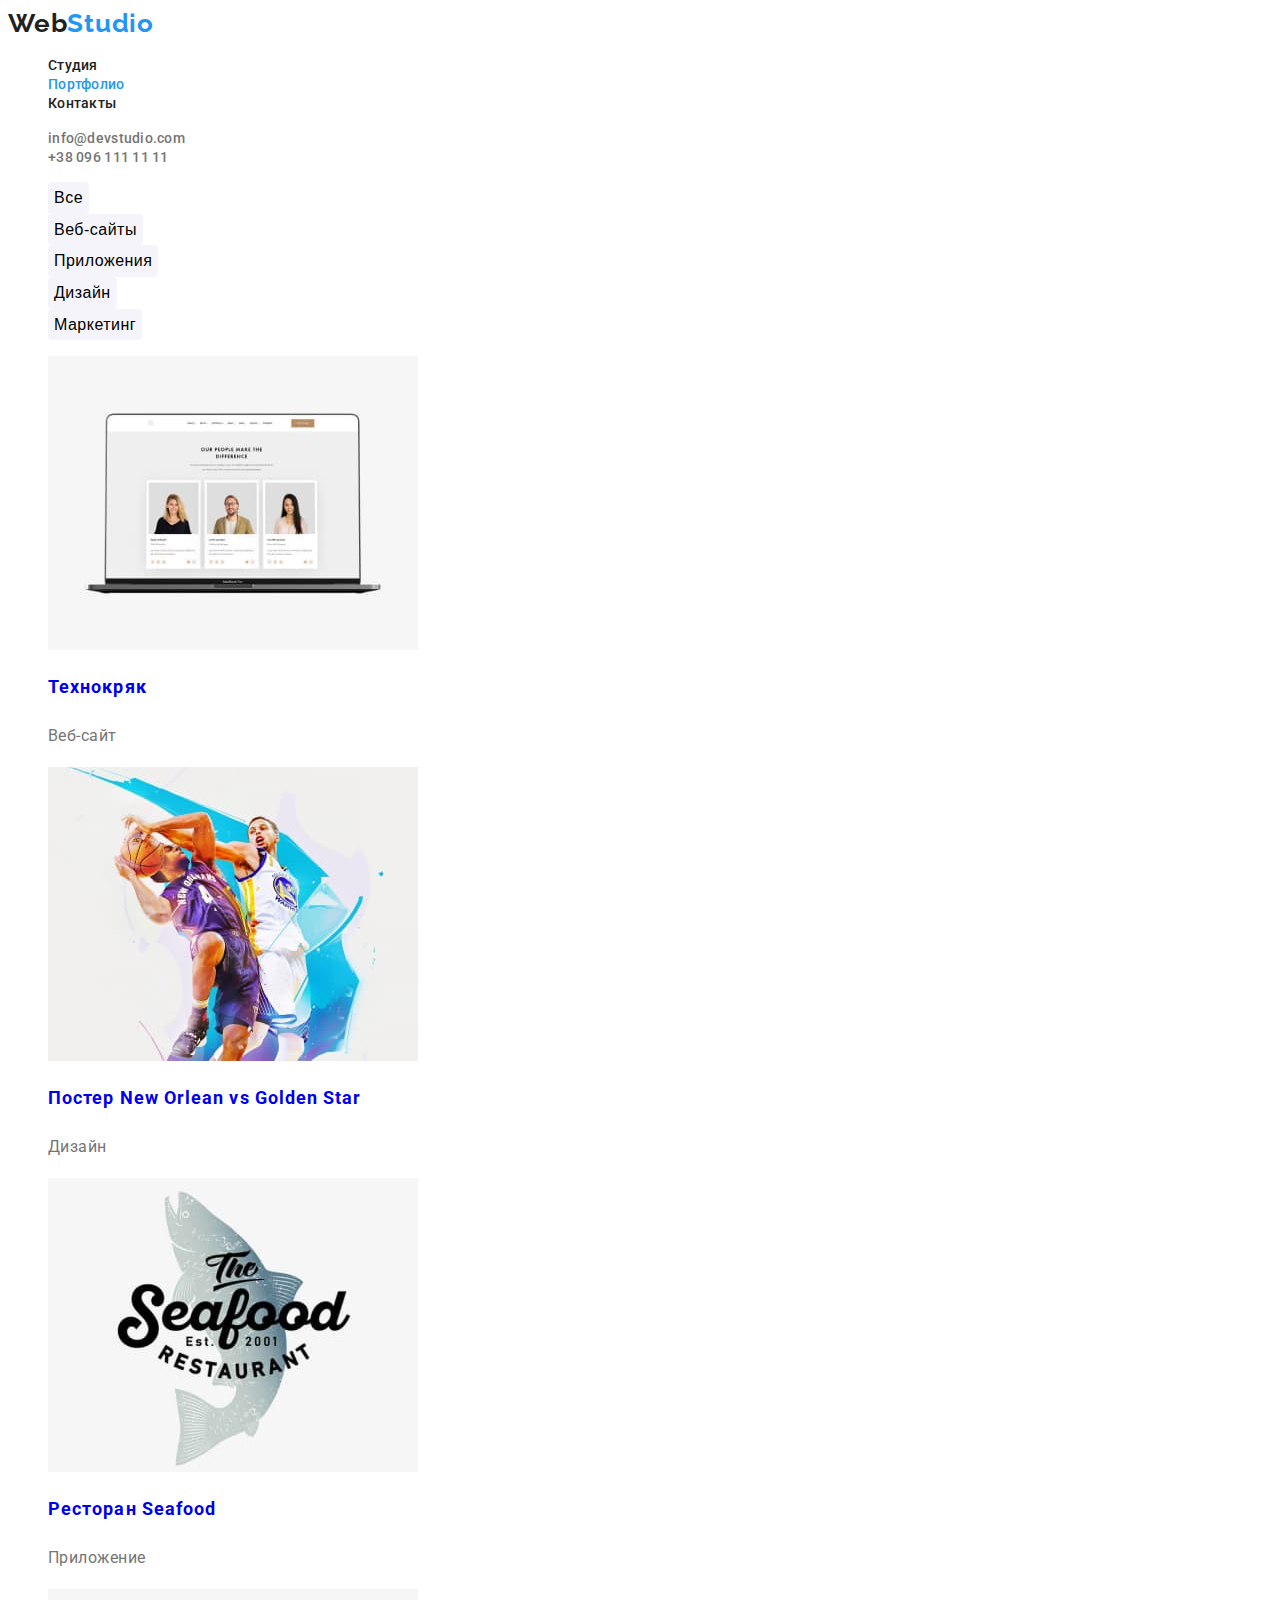
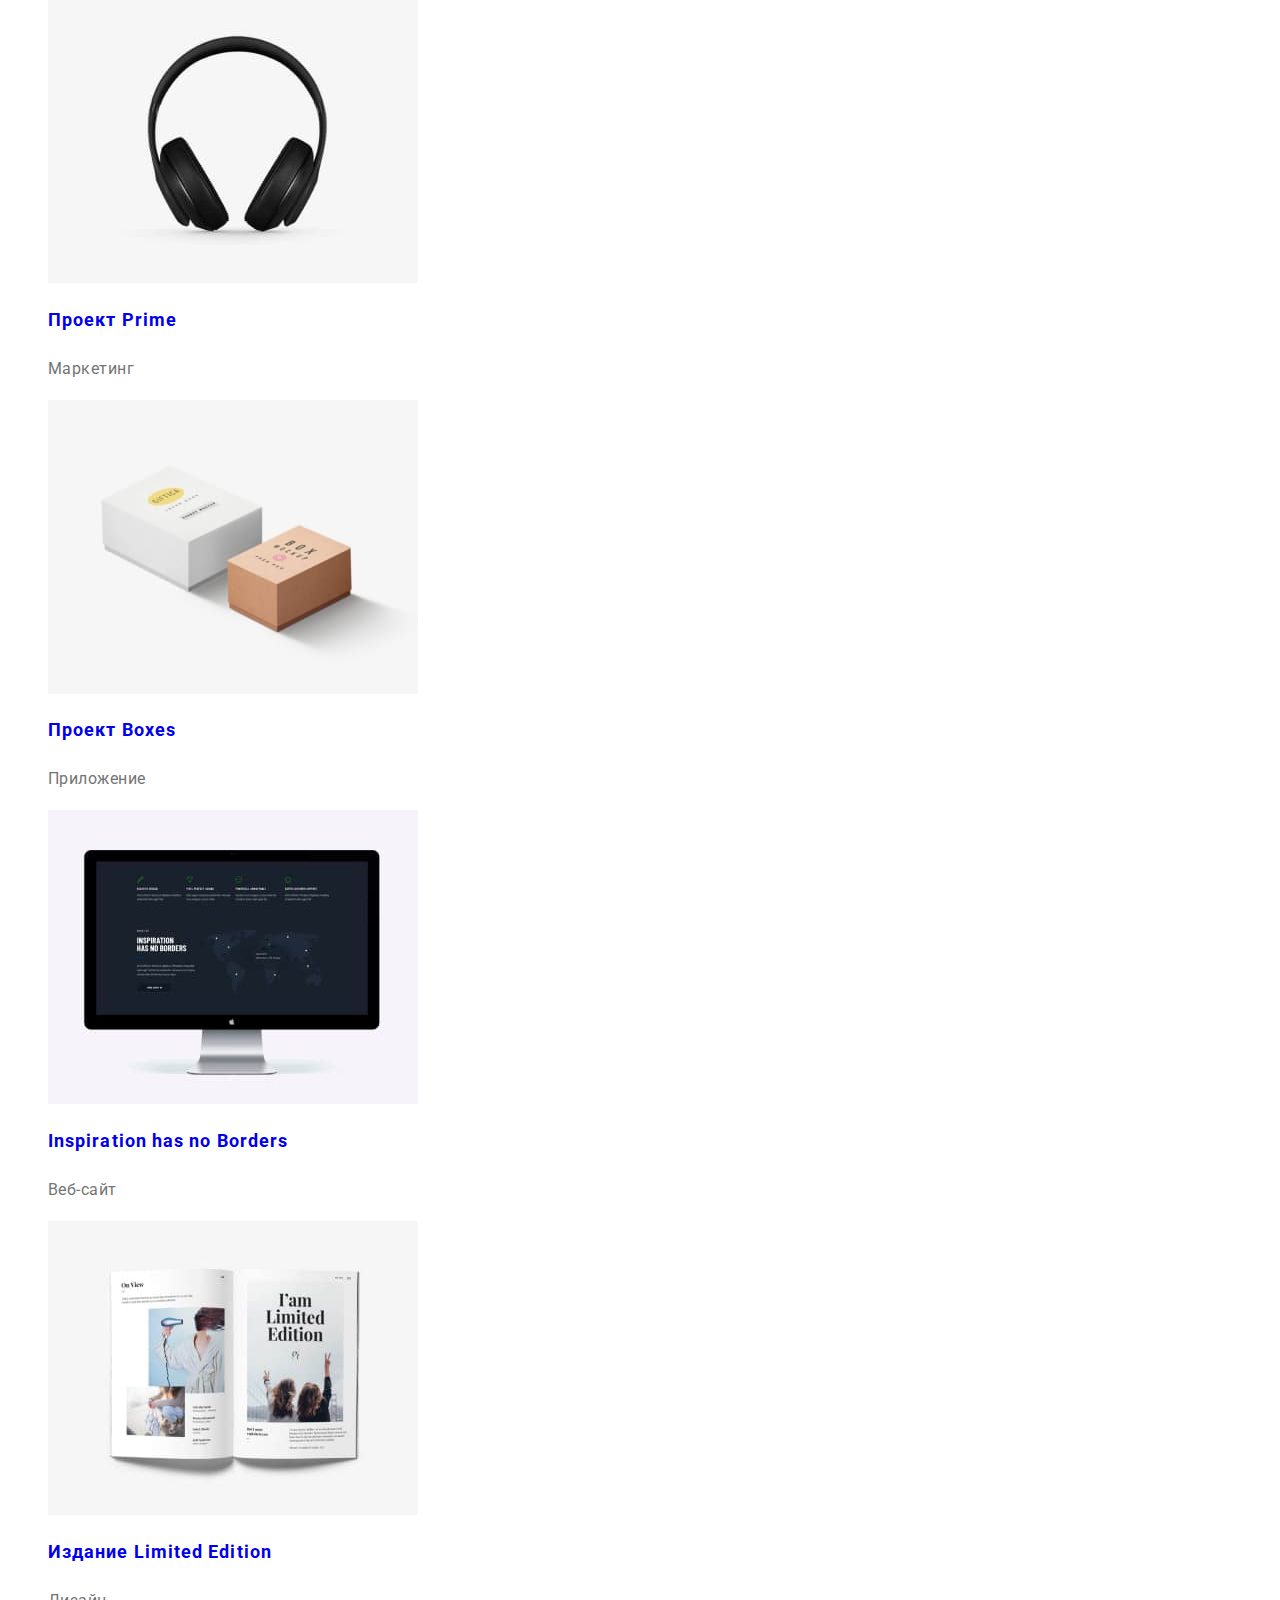
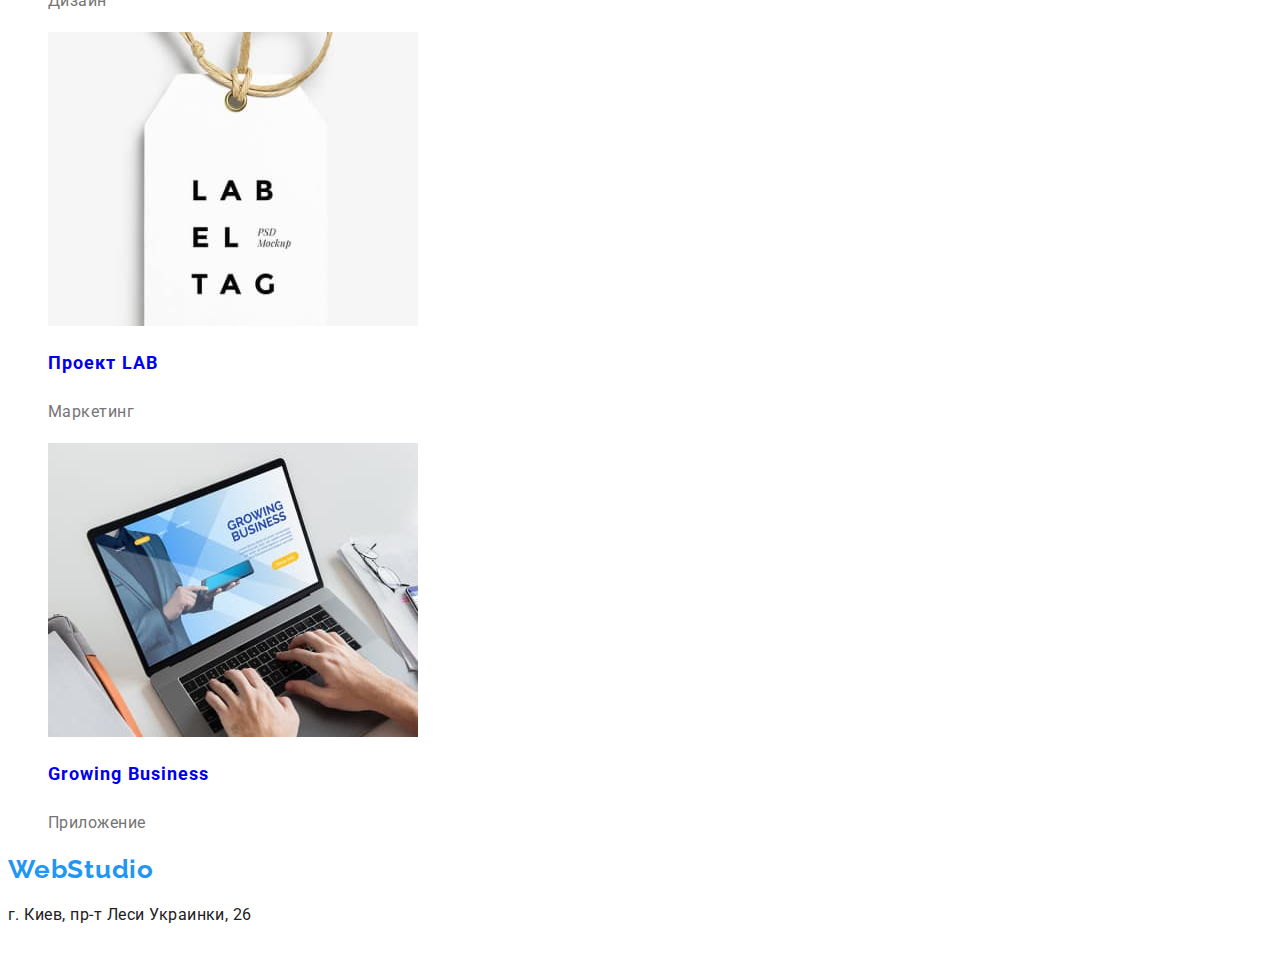
==== portfolio.html @ 2ec14bb3 "Скопирована вторая работа" ====
<!DOCTYPE html>
<html lang="ru">
  <head>
    <meta charset="UTF-8" />
    <meta http-equiv="X-UA-Compatible" content="IE=edge" />
    <meta name="viewport" content="width=device-width, initial-scale=1.0" />
    <title>Портфолио</title>
    <link rel="preconnect" href="https://fonts.gstatic.com" />
    <link
      href="https://fonts.googleapis.com/css2?family=Raleway:wght@700&family=Roboto:wght@400;500;700;900&display=swap"
      rel="stylesheet"
    />
    <link rel="stylesheet" href="./css/styles.css" />
  </head>
  <body>
    <header class="header">
      <nav class="navigation">
        <a class="logo" href="/"> <span class="logo-text">Web</span>Studio</a>
        <ul class="menu list">
          <li class="menu-item">
            <a class="menu-link link" href="/">Студия</a>
          </li>
          <li class="menu-item">
            <a class="menu-link link current" href="./portfolio.html"
              >Портфолио</a
            >
          </li>
          <li class="menu-item">
            <a class="menu-link link" href="#">Контакты</a>
          </li>
        </ul>
      </nav>
      <ul class="contact list">
        <li class="menu-item">
          <a class="contact-link link" href="mailto:info@devstudio.com"
            >info@devstudio.com</a
          >
        </li>
        <li class="menu-item">
          <a class="contact-link link" href="tel:+380961111111"
            >+38 096 111 11 11</a
          >
        </li>
      </ul>
    </header>

    <main>
      <!-- Filters -->
      <section class="portfolio-section">
        <h1 class="portfolio-title">Портфолио</h1>
        <ul class="filters-list list">
          <li class="filters-item">
            <button class="filters-button" type="button">Все</button>
          </li>
          <li class="filters-item">
            <button class="filters-button" type="button">Веб-сайты</button>
          </li>
          <li class="filters-item">
            <button class="filters-button" type="button">Приложения</button>
          </li>
          <li class="filters-item">
            <button class="filters-button" type="button">Дизайн</button>
          </li>
          <li class="filters-item">
            <button class="filters-button" type="button">Маркетинг</button>
          </li>
        </ul>
        <!-- Portfolio -->
        <ul class="portfolio-list list">
          <li class="portfolio-item">
            <a class="portfolio-link link" href="#">
              <img
                class="portfolio-image"
                src="./images/portfolio/technokryak.jpg"
                alt="Веб сайт Технокряк"
                width="370"
                height="294"
              />
              <h2 class="portfolio-subtitle">Технокряк</h2>
              <p class="portfolio-text">Веб-сайт</p>
            </a>
          </li>
          <li class="portfolio-item">
            <a class="portfolio-link link" href="#">
              <img
                class="portfolio-image"
                src="./images/portfolio/posterjpg.jpg"
                alt="Постер с баскетболистами"
                width="370"
                height="294"
              />

              <h2 class="portfolio-subtitle">
                Постер New Orlean vs Golden Star
              </h2>
              <p class="portfolio-text">Дизайн</p>
            </a>
          </li>
          <li class="portfolio-item">
            <a class="portfolio-link link" href="#">
              <img
                class="portfolio-image"
                src="./images/portfolio/seafood.jpg"
                alt="Логотип ресторана"
                width="370"
                height="294"
              />
              <h2 class="portfolio-subtitle">Ресторан Seafood</h2>
              <p class="portfolio-text">Приложение</p>
            </a>
          </li>
          <li class="portfolio-item">
            <a class="portfolio-link link" href="#">
              <img
                class="portfolio-image"
                src="./images/portfolio/primejpg.jpg"
                alt="Наушники"
                width="370"
                height="294"
              />
              <h2 class="portfolio-subtitle">Проект Prime</h2>
              <p class="portfolio-text">Маркетинг</p>
            </a>
          </li>
          <li class="portfolio-item">
            <a class="portfolio-link link" href="#">
              <img
                class="portfolio-image"
                src="./images/portfolio/boxes.jpg"
                alt="Картонные коробки"
                width="370"
                height="294"
              />
              <h2 class="portfolio-subtitle">Проект Boxes</h2>
              <p class="portfolio-text">Приложение</p>
            </a>
          </li>
          <li class="portfolio-item">
            <a class="portfolio-link link" href="#">
              <img
                class="portfolio-image"
                src="./images/portfolio/inspiration.jpg"
                alt="Дисплей с открытым сайтом"
                width="370"
                height="294"
              />
              <h2 class="portfolio-subtitle">Inspiration has no Borders</h2>
              <p class="portfolio-text">Веб-сайт</p>
            </a>
          </li>
          <li class="portfolio-item">
            <a class="portfolio-link link" href="#">
              <img
                class="portfolio-image"
                src="./images/portfolio/limited.jpg"
                alt="Открытый журнал со статьей"
                width="370"
                height="294"
              />
              <h2 class="portfolio-subtitle">Издание Limited Edition</h2>
              <p class="portfolio-text">Дизайн</p>
            </a>
          </li>
          <li class="portfolio-item">
            <a class="portfolio-link link" href="#">
              <img
                class="portfolio-image"
                src="./images/portfolio/lab.jpg"
                alt="Бирка с дизайном"
                width="370"
                height="294"
              />
              <h2 class="portfolio-subtitle">Проект LAB</h2>
              <p class="portfolio-text">Маркетинг</p>
            </a>
          </li>
          <li class="portfolio-item">
            <a class="portfolio-link link" href="#">
              <img
                class="portfolio-image"
                src="./images/portfolio/app.jpg"
                alt="Ноутбук с открытым сайтом"
                width="370"
                height="294"
              />
              <h2 class="portfolio-subtitle">Growing Business</h2>
              <p class="portfolio-text">Приложение</p>
            </a>
          </li>
        </ul>
      </section>
    </main>
    <footer class="footer">
      <a class="logo" href="/">Web<span class="footer-text">Studio</span></a>
      <address class="footer-contacts">
        <p class="adress-text">г. Киев, пр-т Леси Украинки, 26</p>
        <a class="footer-link link" href="mailto:info@example.com"
          >info@example.com</a
        >
        <a class="footer-link link" href="tel:+380991111111"
          >+38 099 111 11 11</a
        >
      </address>
    </footer>
  </body>
</html>
---- css/styles.css ----
:root {
  --main-font: "Roboto", sans-serif;
  --secondary-font: "Raleway", sans-serif;
  --accent-color: #2196f3;
  --main-color: #212121;
  --secondary-color: #757575;
}
.list {
  list-style: none;
}
.link {
  text-decoration: none;
}

body {
  font-family: var(--main-font);
  font-weight: 500;
  color: var(--main-color);
}

/* ====== HEADER ======= */

.logo {
  font-family: var(--secondary-font);
  font-weight: 700;
  font-size: 26px;
  line-height: 1.2;
  letter-spacing: 0.03em;
  color: var(--accent-color);
  text-decoration: none;
}
.logo-text {
  color: var(--main-color);
}

.menu-link {
  font-size: 14px;
  line-height: 1.15;
  letter-spacing: 0.02em;
  color: var(--main-color);
}
.menu-link:hover,
.menu-link:focus {
  color: var(--accent-color);
}

.menu-link.current {
  color: var(--accent-color);
}

.contact-link {
  font-size: 14px;
  line-height: 1.15px;
  letter-spacing: 0.02em;
  color: var(--secondary-color);
}
.contact-link:hover,
.contact-link:focus {
  color: var(--accent-color);
}
/* ====== END HEADER ====== */

/* ====== FOOTER ======*/

.footer-text {
  /* color: #ffffff; */
}
.adress-text {
  font-weight: 400;
  font-style: normal;
  font-size: 16px;
  line-height: 1.7;
  letter-spacing: 0.03em;
  /* color: #ffffff; */
}
.footer-link {
  font-weight: 400;
  font-size: 16px;
  line-height: 1.7;
  letter-spacing: 0.03em;
  color: rgba(255, 255, 255, 0.6);
}
.footer-link:hover,
.footer-link:focus {
  color: var(--accent-color);
}

/* ====== END FOOTER ======*/

/* ==================== STUDIO PAGE =====================*/

/* ====== HERO ======*/

.hero-title {
  font-weight: 900;
  font-size: 44px;
  line-height: 1.36;
  text-align: center;
  letter-spacing: 0.06em;
  text-transform: uppercase;
  /* color: #ffffff; */
}
.hero-btn {
  font-weight: 700;
  font-size: 16px;
  text-align: center;
  letter-spacing: 0.06em;
  color: #ffffff;
  background-color: var(--accent-color);
  border: none;
  cursor: pointer;
}
/* ====== END HERO ======*/

/* ====== FEATURES ======*/

.features-title {
  display: none;
}
.features-subtitle {
  font-weight: 700;
  font-size: 14px;
  line-height: 1.15;
  letter-spacing: 0.03em;
  text-transform: uppercase;
}
.features-text {
  font-weight: 400;
  font-size: 14px;
  line-height: 1.7;
  letter-spacing: 0.03em;
  color: var(--secondary-color);
}
/* ====== END FEATURES ======*/

/* ====== SERVICES ======*/

.services-title {
  font-weight: 700;
  font-size: 36px;
  line-height: 1.17;
  text-align: center;
  letter-spacing: 0.03em;
}
.team-subtitle {
  font-size: 16px;
  line-height: 1.19;
  letter-spacing: 0.03em;
}
.team-text {
  font-weight: 400;
  font-size: 16px;
  line-height: 1.19;
  letter-spacing: 0.03em;
  color: var(--secondary-color);
}
/* ====== END SERVICES ======*/

/* ==================== END OF STUDIO PAGE =====================*/

/* ==================== PORTFOLIO PAGE =====================*/

.portfolio-title {
  display: none;
}

.filters-button {
  font-size: 16px;
  line-height: 1.85;
  text-align: center;
  letter-spacing: 0.03em;
  background-color: #f5f4fa;
  border-radius: 4px;
  border: none;
  cursor: pointer;
}
.filters-button:hover,
.filters-button:focus {
  background-color: var(--accent-color);
}
.portfolio-link:visited {
  color: var(--main-color);
}
.portfolio-subtitle {
  font-weight: 700;
  font-size: 18px;
  line-height: 2;
  letter-spacing: 0.06em;
}
.portfolio-text {
  font-weight: 400;
  font-size: 16px;
  line-height: 1.87;
  letter-spacing: 0.03em;
  color: var(--secondary-color);
}

/* ==================== END OF PORTFOLIO PAGE =====================*/
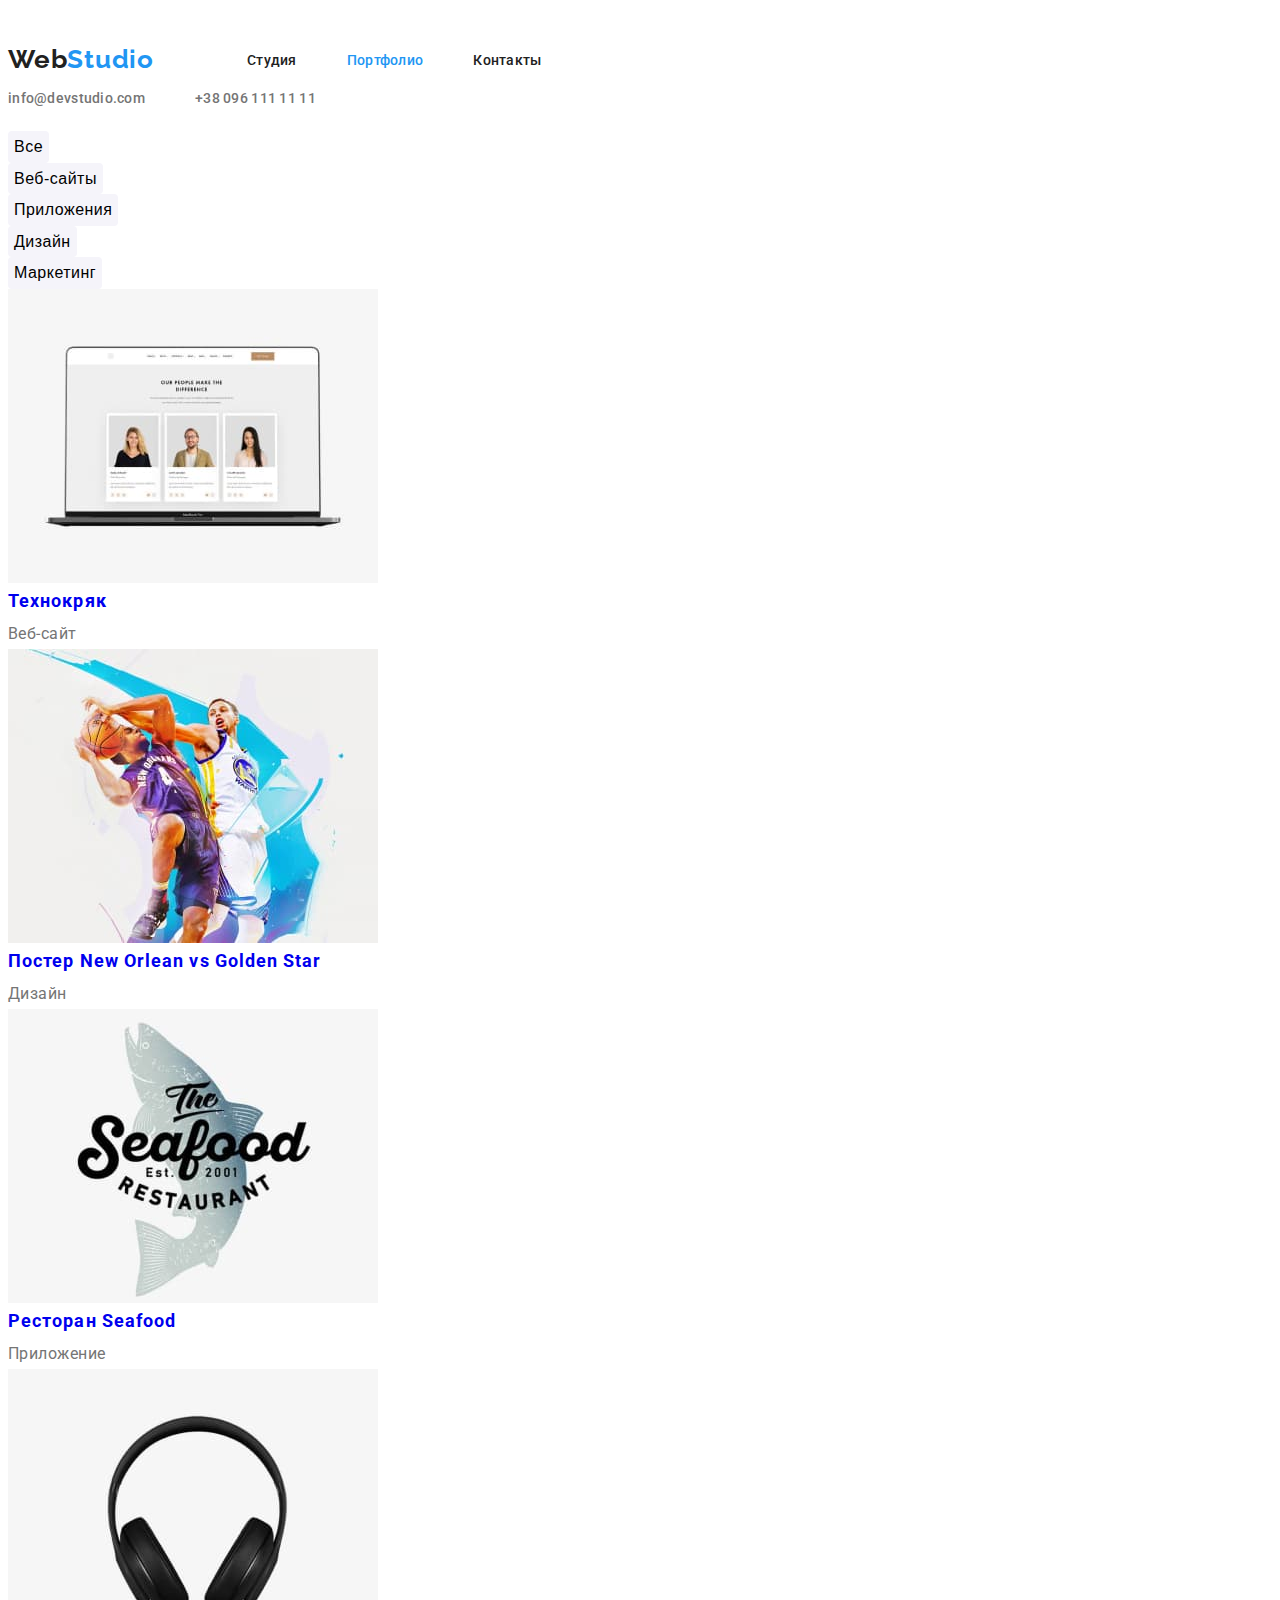
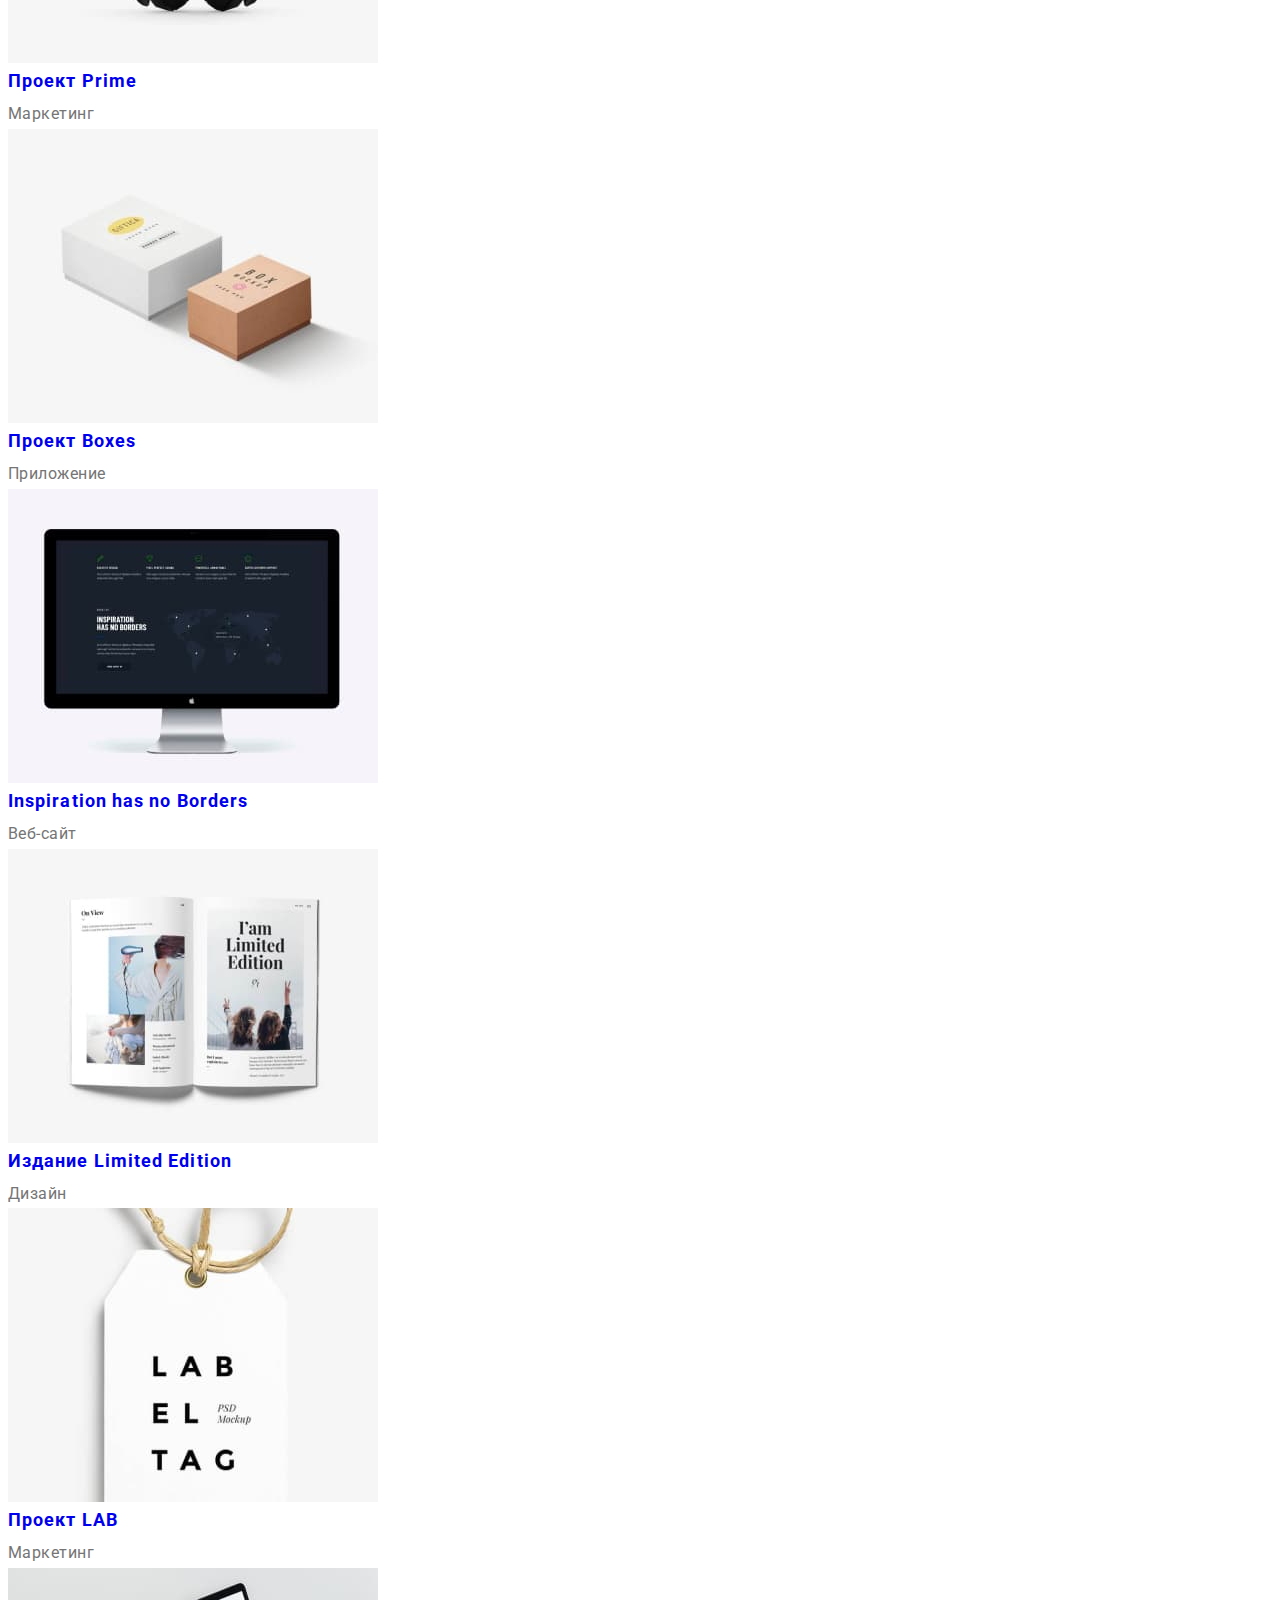
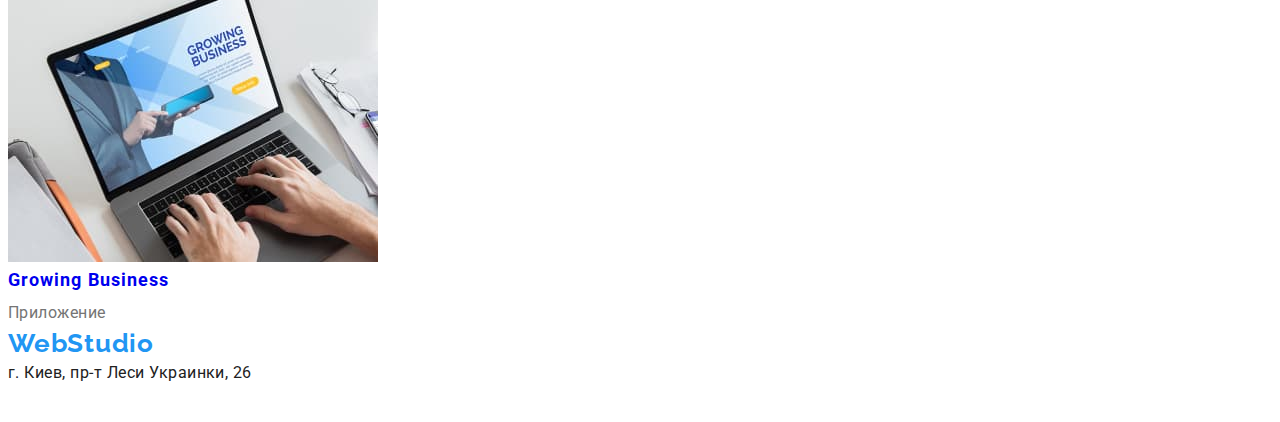
==== commit 70935acc: "добавлены флексы на страницу студия" ====
--- a/portfolio.html
+++ b/portfolio.html
@@ -5,6 +5,13 @@
     <meta http-equiv="X-UA-Compatible" content="IE=edge" />
     <meta name="viewport" content="width=device-width, initial-scale=1.0" />
     <title>Портфолио</title>
+    <link
+      rel="stylesheet"
+      href="https://cdnjs.cloudflare.com/ajax/libs/modern-normalize/1.1.0/modern-normalize.min.css"
+      integrity="sha512-wpPYUAdjBVSE4KJnH1VR1HeZfpl1ub8YT/NKx4PuQ5NmX2tKuGu6U/JRp5y+Y8XG2tV+wKQpNHVUX03MfMFn9Q=="
+      crossorigin="anonymous"
+      referrerpolicy="no-referrer"
+    />
     <link rel="preconnect" href="https://fonts.gstatic.com" />
     <link
       href="https://fonts.googleapis.com/css2?family=Raleway:wght@700&family=Roboto:wght@400;500;700;900&display=swap"
@@ -47,7 +54,7 @@
     <main>
       <!-- Filters -->
       <section class="portfolio-section">
-        <h1 class="portfolio-title">Портфолио</h1>
+        <h1 class="visually-hidden">Портфолио</h1>
         <ul class="filters-list list">
           <li class="filters-item">
             <button class="filters-button" type="button">Все</button>
--- a/css/styles.css
+++ b/css/styles.css
@@ -11,6 +11,24 @@
 .link {
   text-decoration: none;
 }
+h1,
+h2,
+h3,
+h4,
+p {
+  margin-top: 0;
+  margin-bottom: 0;
+}
+
+ul,
+ol {
+  margin-bottom: 0;
+  margin-top: 0;
+  padding-left: 0;
+}
+img {
+  display: block;
+}
 
 body {
   font-family: var(--main-font);
@@ -18,7 +36,36 @@
   color: var(--main-color);
 }
 
+/* ==== COMPOMEMTSE === */
+
+.container {
+  width: 1200px;
+  padding-left: 15px;
+  padding-right: 15 px;
+  margin: 0 auto;
+}
+.section {
+  padding-top: 94px;
+  padding-bottom: 94px;
+}
+
+/* ==== END OF COMPOMEMTS === */
+
 /* ====== HEADER ======= */
+
+.header {
+  padding-top: 24px;
+  padding-bottom: 24px;
+}
+
+.main-nav {
+  display: flex;
+  align-items: center;
+}
+.navigation {
+  display: flex;
+  align-items: center;
+}
 
 .logo {
   font-family: var(--secondary-font);
@@ -32,12 +79,23 @@
 .logo-text {
   color: var(--main-color);
 }
+.menu {
+  display: flex;
+  align-items: center;
+  margin-left: 93px;
+}
+.menu-item:not(:last-child) {
+  margin-right: 50px;
+}
 
 .menu-link {
+  display: block;
+  padding-top: 20px;
+  padding-bottom: 20px;
+  color: var(--main-color);
   font-size: 14px;
   line-height: 1.15;
   letter-spacing: 0.02em;
-  color: var(--main-color);
 }
 .menu-link:hover,
 .menu-link:focus {
@@ -46,6 +104,16 @@
 
 .menu-link.current {
   color: var(--accent-color);
+}
+.menu-item:visited {
+  color: var(--main-color);
+}
+.contact {
+  display: flex;
+  margin-left: auto;
+}
+.contact-item:last-child {
+  margin-left: 50px;
 }
 
 .contact-link {
@@ -91,6 +159,18 @@
 
 /* ====== HERO ======*/
 
+.hero-section {
+  background-color: #2f303a;
+  height: 600px;
+}
+.hero {
+  display: flex;
+  flex-direction: column;
+  align-items: center;
+  padding-top: 200px;
+  padding-bottom: 200px;
+}
+
 .hero-title {
   font-weight: 900;
   font-size: 44px;
@@ -98,26 +178,41 @@
   text-align: center;
   letter-spacing: 0.06em;
   text-transform: uppercase;
-  /* color: #ffffff; */
+  color: #ffffff;
+  margin-bottom: 30px;
 }
 .hero-btn {
+  padding: 10px 32px;
   font-weight: 700;
   font-size: 16px;
   text-align: center;
   letter-spacing: 0.06em;
   color: #ffffff;
   background-color: var(--accent-color);
+  box-shadow: 0px 4px 4px rgba(0, 0, 0, 0.15);
+  border-radius: 4px;
   border: none;
   cursor: pointer;
 }
 /* ====== END HERO ======*/
 
 /* ====== FEATURES ======*/
-
-.features-title {
-  display: none;
+.features-section {
+  padding-bottom: 0;
+}
+.features-list {
+  display: flex;
+  flex-wrap: wrap;
+  margin-left: -30px;
+  margin-top: -30px;
+}
+.features-item {
+  flex-basis: calc((100% - 120px) / 4);
+  margin-left: 30px;
+  margin-top: 30px;
 }
 .features-subtitle {
+  margin-bottom: 10px;
   font-weight: 700;
   font-size: 14px;
   line-height: 1.15;
@@ -135,19 +230,55 @@
 
 /* ====== SERVICES ======*/
 
-.services-title {
+.services-title,
+.team-title {
+  margin-bottom: 50px;
   font-weight: 700;
   font-size: 36px;
   line-height: 1.17;
   text-align: center;
   letter-spacing: 0.03em;
 }
+.services-list {
+  display: flex;
+  flex-wrap: wrap;
+  margin-left: -30px;
+  margin-top: -30px;
+}
+.services-item {
+  flex-basis: calc((100% - 90px) / 3);
+  margin-left: 30px;
+  margin-top: 30px;
+}
+.team-section {
+  background-color: #f5f4fa;
+}
+.team-list {
+  display: flex;
+  flex-wrap: wrap;
+  margin-left: -30px;
+  margin-top: -30px;
+}
+.team-item {
+  flex-basis: calc((100% - 120px) / 4);
+  margin-left: 30px;
+  margin-top: 30px;
+  background-color: white;
+  box-shadow: 0px 1px 3px rgba(0, 0, 0, 0.12), 0px 1px 1px rgba(0, 0, 0, 0.14),
+    0px 2px 1px rgba(0, 0, 0, 0.2);
+  border-radius: 0px 0px 4px 4px;
+}
 .team-subtitle {
+  margin-top: 30px;
+  margin-bottom: 10px;
+  text-align: center;
   font-size: 16px;
   line-height: 1.19;
   letter-spacing: 0.03em;
 }
 .team-text {
+  margin-bottom: 30px;
+  text-align: center;
   font-weight: 400;
   font-size: 16px;
   line-height: 1.19;
@@ -160,8 +291,15 @@
 
 /* ==================== PORTFOLIO PAGE =====================*/
 
-.portfolio-title {
-  display: none;
+.visually-hidden {
+  position: absolute;
+  clip: rect(0 0 0 0);
+  width: 1px;
+  height: 1px;
+  margin: -1px;
+  padding: 0;
+  overflow: hidden;
+  border: 0;
 }
 
 .filters-button {
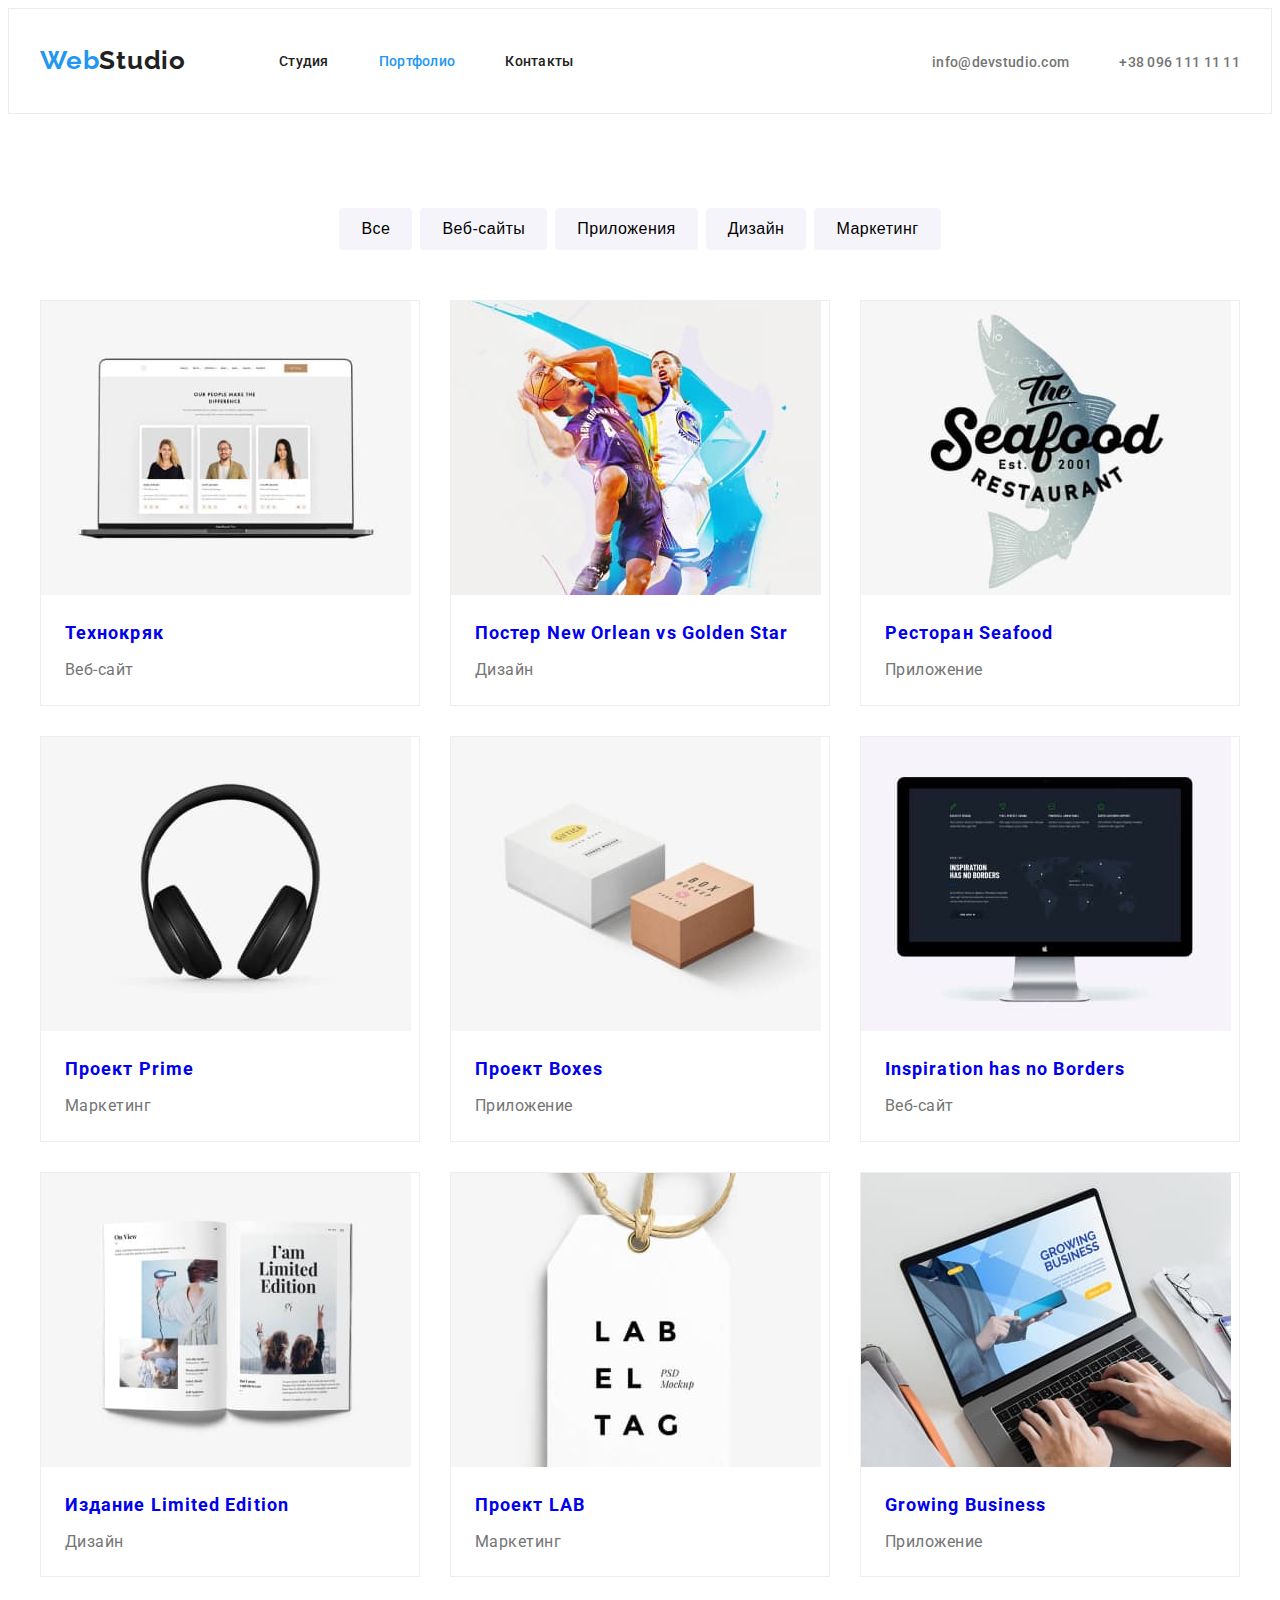
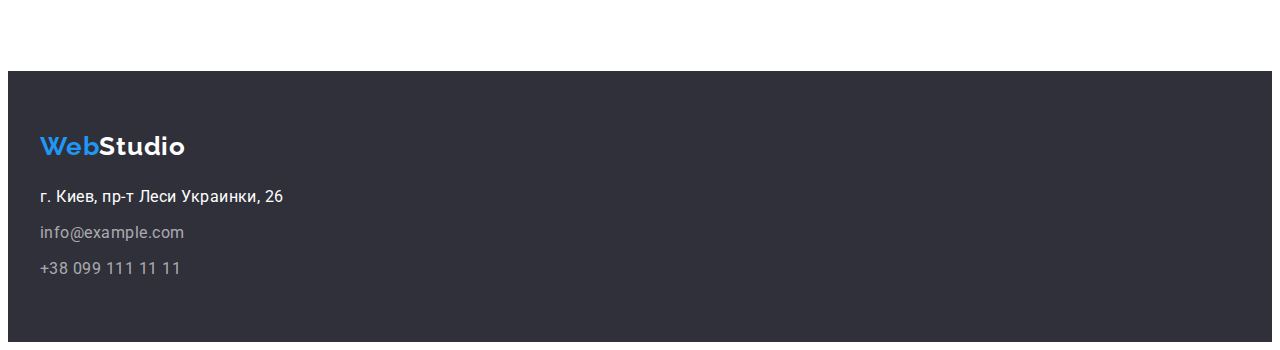
==== commit e88b04e8: "прописаны флексы для страни студио и портфолио" ====
--- a/portfolio.html
+++ b/portfolio.html
@@ -21,193 +21,201 @@
   </head>
   <body>
     <header class="header">
-      <nav class="navigation">
-        <a class="logo" href="/"> <span class="logo-text">Web</span>Studio</a>
-        <ul class="menu list">
-          <li class="menu-item">
-            <a class="menu-link link" href="/">Студия</a>
-          </li>
-          <li class="menu-item">
-            <a class="menu-link link current" href="./portfolio.html"
-              >Портфолио</a
+      <div class="container main-nav">
+        <nav class="navigation">
+          <a class="logo" href="./">Web<span class="logo-text">Studio</span></a>
+          <ul class="menu list">
+            <li class="menu-item">
+              <a class="menu-link link" href="/">Студия</a>
+            </li>
+            <li class="menu-item">
+              <a class="menu-link link current" href="./portfolio.html"
+                >Портфолио</a
+              >
+            </li>
+            <li class="menu-item">
+              <a class="menu-link link" href="#">Контакты</a>
+            </li>
+          </ul>
+        </nav>
+        <ul class="contact list">
+          <li class="contaact-item">
+            <a class="contact-link link" href="mailto:info@devstudio.com"
+              >info@devstudio.com</a
             >
           </li>
-          <li class="menu-item">
-            <a class="menu-link link" href="#">Контакты</a>
+          <li class="contact-item">
+            <a class="contact-link link" href="tel:+380961111111"
+              >+38 096 111 11 11</a
+            >
           </li>
         </ul>
-      </nav>
-      <ul class="contact list">
-        <li class="menu-item">
-          <a class="contact-link link" href="mailto:info@devstudio.com"
-            >info@devstudio.com</a
-          >
-        </li>
-        <li class="menu-item">
-          <a class="contact-link link" href="tel:+380961111111"
-            >+38 096 111 11 11</a
-          >
-        </li>
-      </ul>
+      </div>
     </header>
 
     <main>
       <!-- Filters -->
-      <section class="portfolio-section">
-        <h1 class="visually-hidden">Портфолио</h1>
-        <ul class="filters-list list">
-          <li class="filters-item">
-            <button class="filters-button" type="button">Все</button>
-          </li>
-          <li class="filters-item">
-            <button class="filters-button" type="button">Веб-сайты</button>
-          </li>
-          <li class="filters-item">
-            <button class="filters-button" type="button">Приложения</button>
-          </li>
-          <li class="filters-item">
-            <button class="filters-button" type="button">Дизайн</button>
-          </li>
-          <li class="filters-item">
-            <button class="filters-button" type="button">Маркетинг</button>
-          </li>
-        </ul>
-        <!-- Portfolio -->
-        <ul class="portfolio-list list">
-          <li class="portfolio-item">
-            <a class="portfolio-link link" href="#">
-              <img
-                class="portfolio-image"
-                src="./images/portfolio/technokryak.jpg"
-                alt="Веб сайт Технокряк"
-                width="370"
-                height="294"
-              />
-              <h2 class="portfolio-subtitle">Технокряк</h2>
-              <p class="portfolio-text">Веб-сайт</p>
-            </a>
-          </li>
-          <li class="portfolio-item">
-            <a class="portfolio-link link" href="#">
-              <img
-                class="portfolio-image"
-                src="./images/portfolio/posterjpg.jpg"
-                alt="Постер с баскетболистами"
-                width="370"
-                height="294"
-              />
+      <section class="portfolio-section section">
+        <div class="container">
+          <h1 class="visually-hidden">Портфолио</h1>
+          <ul class="filters-list list">
+            <li class="filters-item">
+              <button class="filters-button" type="button">Все</button>
+            </li>
+            <li class="filters-item">
+              <button class="filters-button" type="button">Веб-сайты</button>
+            </li>
+            <li class="filters-item">
+              <button class="filters-button" type="button">Приложения</button>
+            </li>
+            <li class="filters-item">
+              <button class="filters-button" type="button">Дизайн</button>
+            </li>
+            <li class="filters-item">
+              <button class="filters-button" type="button">Маркетинг</button>
+            </li>
+          </ul>
+          <!-- Portfolio -->
+          <ul class="portfolio-list list">
+            <li class="portfolio-item">
+              <a class="portfolio-link link" href="#">
+                <img
+                  class="portfolio-image"
+                  src="./images/portfolio/technokryak.jpg"
+                  alt="Веб сайт Технокряк"
+                  width="370"
+                  height="294"
+                />
+                <h2 class="portfolio-subtitle">Технокряк</h2>
+                <p class="portfolio-text">Веб-сайт</p>
+              </a>
+            </li>
+            <li class="portfolio-item">
+              <a class="portfolio-link link" href="#">
+                <img
+                  class="portfolio-image"
+                  src="./images/portfolio/posterjpg.jpg"
+                  alt="Постер с баскетболистами"
+                  width="370"
+                  height="294"
+                />
 
-              <h2 class="portfolio-subtitle">
-                Постер New Orlean vs Golden Star
-              </h2>
-              <p class="portfolio-text">Дизайн</p>
-            </a>
-          </li>
-          <li class="portfolio-item">
-            <a class="portfolio-link link" href="#">
-              <img
-                class="portfolio-image"
-                src="./images/portfolio/seafood.jpg"
-                alt="Логотип ресторана"
-                width="370"
-                height="294"
-              />
-              <h2 class="portfolio-subtitle">Ресторан Seafood</h2>
-              <p class="portfolio-text">Приложение</p>
-            </a>
-          </li>
-          <li class="portfolio-item">
-            <a class="portfolio-link link" href="#">
-              <img
-                class="portfolio-image"
-                src="./images/portfolio/primejpg.jpg"
-                alt="Наушники"
-                width="370"
-                height="294"
-              />
-              <h2 class="portfolio-subtitle">Проект Prime</h2>
-              <p class="portfolio-text">Маркетинг</p>
-            </a>
-          </li>
-          <li class="portfolio-item">
-            <a class="portfolio-link link" href="#">
-              <img
-                class="portfolio-image"
-                src="./images/portfolio/boxes.jpg"
-                alt="Картонные коробки"
-                width="370"
-                height="294"
-              />
-              <h2 class="portfolio-subtitle">Проект Boxes</h2>
-              <p class="portfolio-text">Приложение</p>
-            </a>
-          </li>
-          <li class="portfolio-item">
-            <a class="portfolio-link link" href="#">
-              <img
-                class="portfolio-image"
-                src="./images/portfolio/inspiration.jpg"
-                alt="Дисплей с открытым сайтом"
-                width="370"
-                height="294"
-              />
-              <h2 class="portfolio-subtitle">Inspiration has no Borders</h2>
-              <p class="portfolio-text">Веб-сайт</p>
-            </a>
-          </li>
-          <li class="portfolio-item">
-            <a class="portfolio-link link" href="#">
-              <img
-                class="portfolio-image"
-                src="./images/portfolio/limited.jpg"
-                alt="Открытый журнал со статьей"
-                width="370"
-                height="294"
-              />
-              <h2 class="portfolio-subtitle">Издание Limited Edition</h2>
-              <p class="portfolio-text">Дизайн</p>
-            </a>
-          </li>
-          <li class="portfolio-item">
-            <a class="portfolio-link link" href="#">
-              <img
-                class="portfolio-image"
-                src="./images/portfolio/lab.jpg"
-                alt="Бирка с дизайном"
-                width="370"
-                height="294"
-              />
-              <h2 class="portfolio-subtitle">Проект LAB</h2>
-              <p class="portfolio-text">Маркетинг</p>
-            </a>
-          </li>
-          <li class="portfolio-item">
-            <a class="portfolio-link link" href="#">
-              <img
-                class="portfolio-image"
-                src="./images/portfolio/app.jpg"
-                alt="Ноутбук с открытым сайтом"
-                width="370"
-                height="294"
-              />
-              <h2 class="portfolio-subtitle">Growing Business</h2>
-              <p class="portfolio-text">Приложение</p>
-            </a>
-          </li>
-        </ul>
+                <h2 class="portfolio-subtitle">
+                  Постер New Orlean vs Golden Star
+                </h2>
+                <p class="portfolio-text">Дизайн</p>
+              </a>
+            </li>
+            <li class="portfolio-item">
+              <a class="portfolio-link link" href="#">
+                <img
+                  class="portfolio-image"
+                  src="./images/portfolio/seafood.jpg"
+                  alt="Логотип ресторана"
+                  width="370"
+                  height="294"
+                />
+                <h2 class="portfolio-subtitle">Ресторан Seafood</h2>
+                <p class="portfolio-text">Приложение</p>
+              </a>
+            </li>
+            <li class="portfolio-item">
+              <a class="portfolio-link link" href="#">
+                <img
+                  class="portfolio-image"
+                  src="./images/portfolio/primejpg.jpg"
+                  alt="Наушники"
+                  width="370"
+                  height="294"
+                />
+                <h2 class="portfolio-subtitle">Проект Prime</h2>
+                <p class="portfolio-text">Маркетинг</p>
+              </a>
+            </li>
+            <li class="portfolio-item">
+              <a class="portfolio-link link" href="#">
+                <img
+                  class="portfolio-image"
+                  src="./images/portfolio/boxes.jpg"
+                  alt="Картонные коробки"
+                  width="370"
+                  height="294"
+                />
+                <h2 class="portfolio-subtitle">Проект Boxes</h2>
+                <p class="portfolio-text">Приложение</p>
+              </a>
+            </li>
+            <li class="portfolio-item">
+              <a class="portfolio-link link" href="#">
+                <img
+                  class="portfolio-image"
+                  src="./images/portfolio/inspiration.jpg"
+                  alt="Дисплей с открытым сайтом"
+                  width="370"
+                  height="294"
+                />
+                <h2 class="portfolio-subtitle">Inspiration has no Borders</h2>
+                <p class="portfolio-text">Веб-сайт</p>
+              </a>
+            </li>
+            <li class="portfolio-item">
+              <a class="portfolio-link link" href="#">
+                <img
+                  class="portfolio-image"
+                  src="./images/portfolio/limited.jpg"
+                  alt="Открытый журнал со статьей"
+                  width="370"
+                  height="294"
+                />
+                <h2 class="portfolio-subtitle">Издание Limited Edition</h2>
+                <p class="portfolio-text">Дизайн</p>
+              </a>
+            </li>
+            <li class="portfolio-item">
+              <a class="portfolio-link link" href="#">
+                <img
+                  class="portfolio-image"
+                  src="./images/portfolio/lab.jpg"
+                  alt="Бирка с дизайном"
+                  width="370"
+                  height="294"
+                />
+                <h2 class="portfolio-subtitle">Проект LAB</h2>
+                <p class="portfolio-text">Маркетинг</p>
+              </a>
+            </li>
+            <li class="portfolio-item">
+              <a class="portfolio-link link" href="#">
+                <img
+                  class="portfolio-image"
+                  src="./images/portfolio/app.jpg"
+                  alt="Ноутбук с открытым сайтом"
+                  width="370"
+                  height="294"
+                />
+                <h2 class="portfolio-subtitle">Growing Business</h2>
+                <p class="portfolio-text">Приложение</p>
+              </a>
+            </li>
+          </ul>
+        </div>
       </section>
     </main>
     <footer class="footer">
-      <a class="logo" href="/">Web<span class="footer-text">Studio</span></a>
-      <address class="footer-contacts">
-        <p class="adress-text">г. Киев, пр-т Леси Украинки, 26</p>
-        <a class="footer-link link" href="mailto:info@example.com"
-          >info@example.com</a
+      <div class="container footer-nav">
+        <a class="footer-logo logo" href="/"
+          >Web<span class="footer-text">Studio</span></a
         >
-        <a class="footer-link link" href="tel:+380991111111"
-          >+38 099 111 11 11</a
-        >
-      </address>
+        <address class="footer-contacts">
+          <p class="adress-text">г. Киев, пр-т Леси Украинки, 26</p>
+          <a class="footer-link link" href="mailto:info@example.com"
+            >info@example.com</a
+          >
+          <a class="footer-link link" href="tel:+380991111111"
+            >+38 099 111 11 11</a
+          >
+        </address>
+      </div>
     </footer>
   </body>
 </html>
--- a/css/styles.css
+++ b/css/styles.css
@@ -28,6 +28,8 @@
 }
 img {
   display: block;
+  max-width: 100%;
+  height: auto;
 }
 
 body {
@@ -36,12 +38,12 @@
   color: var(--main-color);
 }
 
-/* ==== COMPOMEMTSE === */
+/* ==== COMPOMEMTS === */
 
 .container {
   width: 1200px;
   padding-left: 15px;
-  padding-right: 15 px;
+  padding-right: 15px;
   margin: 0 auto;
 }
 .section {
@@ -56,6 +58,7 @@
 .header {
   padding-top: 24px;
   padding-bottom: 24px;
+  border: 1px solid #ececec;
 }
 
 .main-nav {
@@ -129,24 +132,43 @@
 /* ====== END HEADER ====== */
 
 /* ====== FOOTER ======*/
+.footer {
+  background-color: #2f303a;
+}
+.footer-nav {
+  display: flex;
+  flex-direction: column;
+  padding-top: 60px;
+  padding-bottom: 60px;
+}
+.footer-logo {
+  margin-bottom: 20px;
+}
 
 .footer-text {
-  /* color: #ffffff; */
+  color: #ffffff;
 }
 .adress-text {
+  margin-bottom: 9px;
   font-weight: 400;
   font-style: normal;
   font-size: 16px;
   line-height: 1.7;
   letter-spacing: 0.03em;
-  /* color: #ffffff; */
-}
+  color: #ffffff;
+}
+
 .footer-link {
-  font-weight: 400;
+  display: flex;
+  font-weight: 400;
+  font-style: normal;
   font-size: 16px;
   line-height: 1.7;
   letter-spacing: 0.03em;
   color: rgba(255, 255, 255, 0.6);
+}
+.footer-link:not(:last-child) {
+  margin-bottom: 9px;
 }
 .footer-link:hover,
 .footer-link:focus {
@@ -301,8 +323,17 @@
   overflow: hidden;
   border: 0;
 }
+.filters-list {
+  display: flex;
+  justify-content: center;
+  margin-bottom: 50px;
+}
+.filters-item:not(:last-child) {
+  margin-right: 8px;
+}
 
 .filters-button {
+  padding: 6px 22px;
   font-size: 16px;
   line-height: 1.85;
   text-align: center;
@@ -316,16 +347,37 @@
 .filters-button:focus {
   background-color: var(--accent-color);
 }
+.portfolio-list {
+  display: flex;
+  flex-wrap: wrap;
+  margin-left: -30px;
+  margin-top: -30px;
+}
+.portfolio-item {
+  flex-basis: calc((100% - 90px) / 3);
+  margin-left: 30px;
+  margin-top: 30px;
+  background: #ffffff;
+  border: 1px solid #eeeeee;
+  box-sizing: border-box;
+}
 .portfolio-link:visited {
   color: var(--main-color);
 }
 .portfolio-subtitle {
+  margin-top: 20px;
+  margin-bottom: 4px;
+  margin-left: 24px;
+  margin-right: 24px;
   font-weight: 700;
   font-size: 18px;
   line-height: 2;
   letter-spacing: 0.06em;
 }
 .portfolio-text {
+  margin-bottom: 20px;
+  margin-left: 24px;
+  margin-right: 24px;
   font-weight: 400;
   font-size: 16px;
   line-height: 1.87;
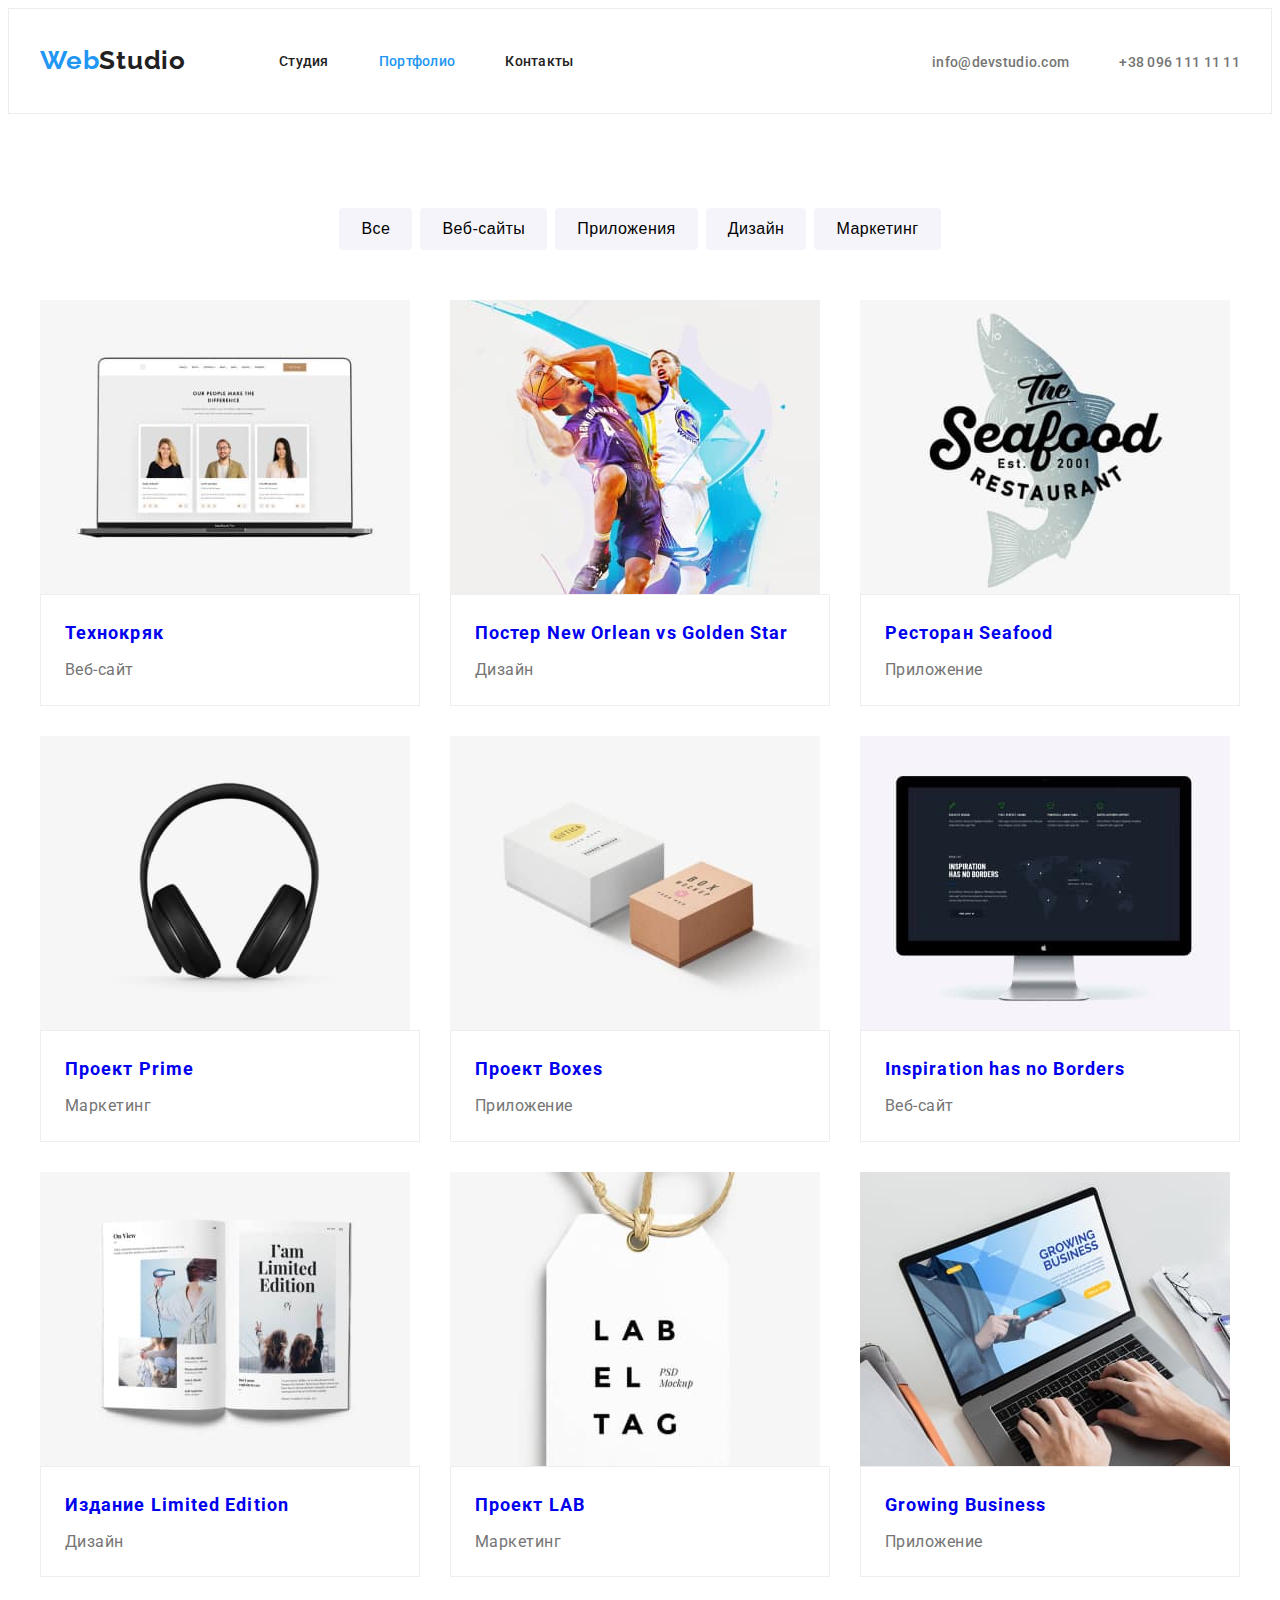
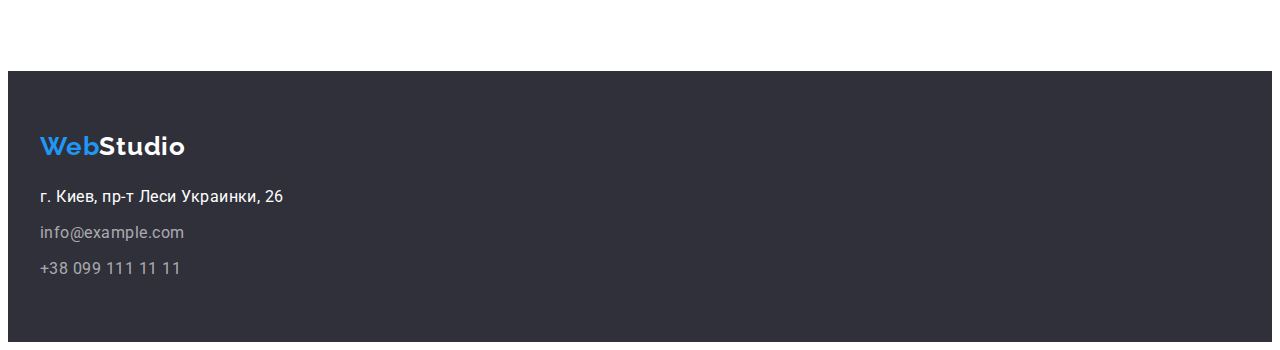
==== commit bef20885: "исправлены рамки в портфолио" ====
--- a/portfolio.html
+++ b/portfolio.html
@@ -86,9 +86,11 @@
                   width="370"
                   height="294"
                 />
+                <div class="portfolio-content">
                 <h2 class="portfolio-subtitle">Технокряк</h2>
                 <p class="portfolio-text">Веб-сайт</p>
               </a>
+            </div>
             </li>
             <li class="portfolio-item">
               <a class="portfolio-link link" href="#">
@@ -99,12 +101,13 @@
                   width="370"
                   height="294"
                 />
-
+                <div class="portfolio-content">
                 <h2 class="portfolio-subtitle">
                   Постер New Orlean vs Golden Star
                 </h2>
                 <p class="portfolio-text">Дизайн</p>
               </a>
+            </div>
             </li>
             <li class="portfolio-item">
               <a class="portfolio-link link" href="#">
@@ -115,9 +118,11 @@
                   width="370"
                   height="294"
                 />
+                <div class="portfolio-content">
                 <h2 class="portfolio-subtitle">Ресторан Seafood</h2>
                 <p class="portfolio-text">Приложение</p>
               </a>
+            </div>
             </li>
             <li class="portfolio-item">
               <a class="portfolio-link link" href="#">
@@ -128,9 +133,11 @@
                   width="370"
                   height="294"
                 />
+                <div class="portfolio-content">
                 <h2 class="portfolio-subtitle">Проект Prime</h2>
                 <p class="portfolio-text">Маркетинг</p>
               </a>
+            </div>
             </li>
             <li class="portfolio-item">
               <a class="portfolio-link link" href="#">
@@ -141,9 +148,11 @@
                   width="370"
                   height="294"
                 />
+                <div class="portfolio-content">
                 <h2 class="portfolio-subtitle">Проект Boxes</h2>
                 <p class="portfolio-text">Приложение</p>
               </a>
+            </div>
             </li>
             <li class="portfolio-item">
               <a class="portfolio-link link" href="#">
@@ -154,9 +163,11 @@
                   width="370"
                   height="294"
                 />
+                <div class="portfolio-content">
                 <h2 class="portfolio-subtitle">Inspiration has no Borders</h2>
                 <p class="portfolio-text">Веб-сайт</p>
               </a>
+            </div>
             </li>
             <li class="portfolio-item">
               <a class="portfolio-link link" href="#">
@@ -167,9 +178,11 @@
                   width="370"
                   height="294"
                 />
+                <div class="portfolio-content">
                 <h2 class="portfolio-subtitle">Издание Limited Edition</h2>
                 <p class="portfolio-text">Дизайн</p>
               </a>
+            </div>
             </li>
             <li class="portfolio-item">
               <a class="portfolio-link link" href="#">
@@ -180,9 +193,11 @@
                   width="370"
                   height="294"
                 />
+                <div class="portfolio-content">
                 <h2 class="portfolio-subtitle">Проект LAB</h2>
                 <p class="portfolio-text">Маркетинг</p>
               </a>
+            </div>
             </li>
             <li class="portfolio-item">
               <a class="portfolio-link link" href="#">
@@ -193,9 +208,11 @@
                   width="370"
                   height="294"
                 />
+                <div class="portfolio-content">
                 <h2 class="portfolio-subtitle">Growing Business</h2>
                 <p class="portfolio-text">Приложение</p>
               </a>
+            </div>
             </li>
           </ul>
         </div>
--- a/css/styles.css
+++ b/css/styles.css
@@ -353,13 +353,14 @@
   margin-left: -30px;
   margin-top: -30px;
 }
+.portfolio-content{ background: #ffffff;
+  border: 1px solid #eeeeee;
+  box-sizing: border-box;}
 .portfolio-item {
   flex-basis: calc((100% - 90px) / 3);
   margin-left: 30px;
   margin-top: 30px;
-  background: #ffffff;
-  border: 1px solid #eeeeee;
-  box-sizing: border-box;
+
 }
 .portfolio-link:visited {
   color: var(--main-color);
